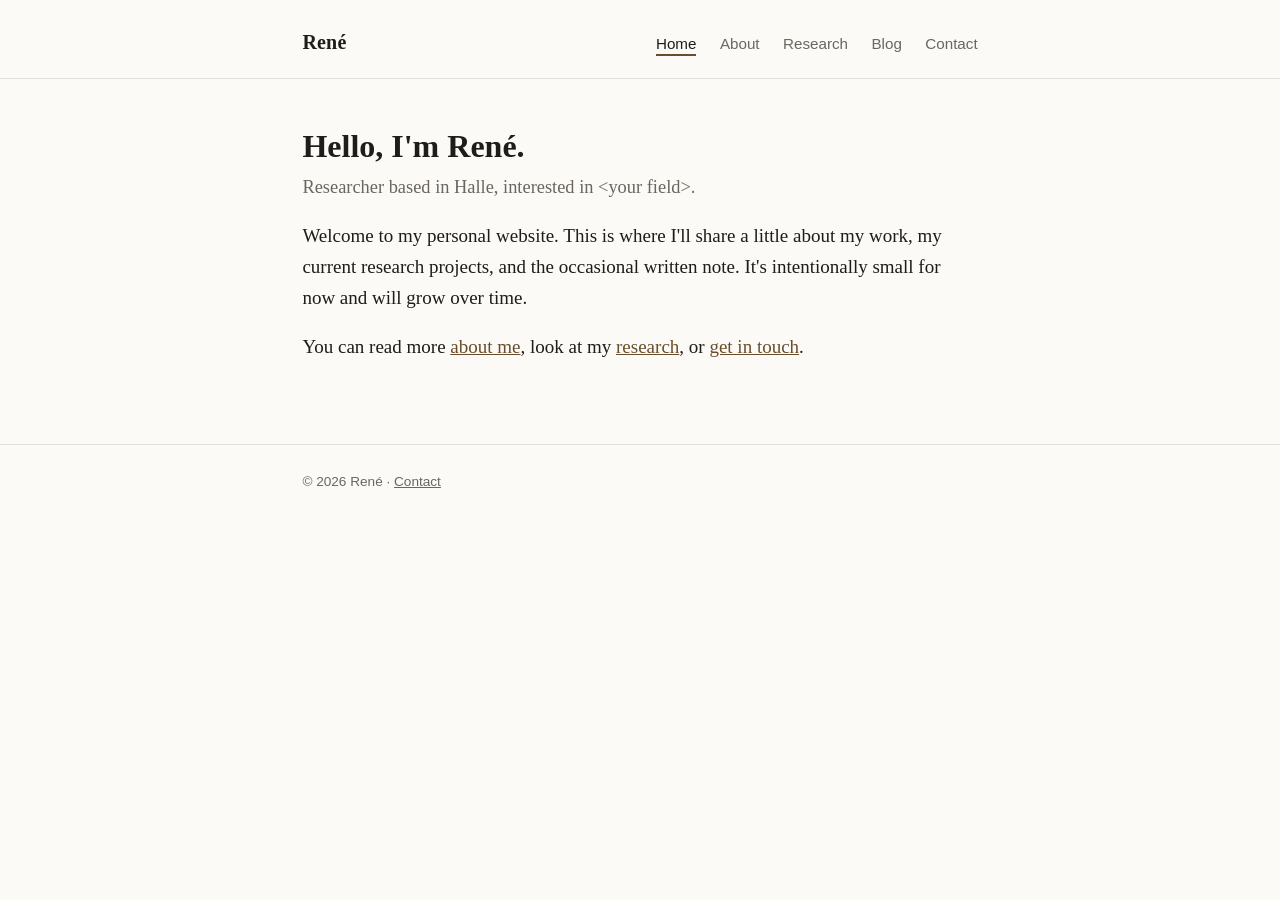
==== index.html @ 30fd055c "Add files via upload" ====
<!DOCTYPE html>
<html lang="en">
<head>
  <meta charset="utf-8">
  <meta name="viewport" content="width=device-width, initial-scale=1">
  <title>René — Personal Website</title>
  <meta name="description" content="Personal website of René.">
  <link rel="stylesheet" href="style.css">
</head>
<body>
  <header class="site-header">
    <div class="wrap">
      <p class="site-title"><a href="index.html">René</a></p>
      <nav class="site-nav">
        <a href="index.html" class="active">Home</a>
        <a href="about.html">About</a>
        <a href="research.html">Research</a>
        <a href="blog.html">Blog</a>
        <a href="contact.html">Contact</a>
      </nav>
    </div>
  </header>

  <main>
    <div class="wrap">
      <h1>Hello, I'm René.</h1>
      <p class="lede">
        <!-- One short sentence about who you are. Replace this. -->
        Researcher based in Halle, interested in &lt;your field&gt;.
      </p>

      <p>
        <!-- Two or three sentences of introduction. Keep it brief. -->
        Welcome to my personal website. This is where I'll share a little about
        my work, my current research projects, and the occasional written note.
        It's intentionally small for now and will grow over time.
      </p>

      <p>
        You can read more <a href="about.html">about me</a>, look at my
        <a href="research.html">research</a>, or
        <a href="contact.html">get in touch</a>.
      </p>
    </div>
  </main>

  <footer class="site-footer">
    <div class="wrap">
      © <span id="year">2026</span> René ·
      <a href="contact.html">Contact</a>
    </div>
  </footer>

  <script>document.getElementById("year").textContent = new Date().getFullYear();</script>
</body>
</html>
---- style.css ----
/* =========================================================
   Personal website — shared stylesheet
   Style: simple & academic (light, serif, text-oriented)
   Edit the values in :root to recolour / restyle everything.
   ========================================================= */

:root {
  --max-width: 720px;
  --color-bg: #fbfaf7;
  --color-text: #1f1d1a;
  --color-muted: #6b665e;
  --color-accent: #6a4e2b;       /* warm academic brown */
  --color-rule: #e4e0d8;
  --font-serif: Georgia, "Iowan Old Style", "Palatino Linotype", "Times New Roman", serif;
  --font-sans: -apple-system, BlinkMacSystemFont, "Segoe UI", Helvetica, Arial, sans-serif;
}

* { box-sizing: border-box; }

html { -webkit-text-size-adjust: 100%; }

body {
  margin: 0;
  background: var(--color-bg);
  color: var(--color-text);
  font-family: var(--font-serif);
  font-size: 19px;
  line-height: 1.65;
  text-rendering: optimizeLegibility;
}

.wrap {
  max-width: var(--max-width);
  margin: 0 auto;
  padding: 0 1.4rem;
}

/* ---------- Header / navigation ---------- */
.site-header {
  border-bottom: 1px solid var(--color-rule);
  margin-bottom: 3rem;
}

.site-header .wrap {
  display: flex;
  flex-wrap: wrap;
  align-items: baseline;
  justify-content: space-between;
  gap: 0.6rem 1.5rem;
  padding-top: 1.6rem;
  padding-bottom: 1.2rem;
}

.site-title {
  font-size: 1.25rem;
  font-weight: 700;
  letter-spacing: 0.01em;
  margin: 0;
}

.site-title a { color: var(--color-text); text-decoration: none; }
.site-title a:hover { color: var(--color-accent); }

.site-nav {
  font-family: var(--font-sans);
  font-size: 0.95rem;
}

.site-nav a {
  color: var(--color-muted);
  text-decoration: none;
  margin-left: 1.2rem;
}

.site-nav a:first-child { margin-left: 0; }
.site-nav a:hover { color: var(--color-accent); }
.site-nav a.active { color: var(--color-text); border-bottom: 2px solid var(--color-accent); padding-bottom: 2px; }

/* ---------- Main content ---------- */
main { padding-bottom: 4rem; }

h1 {
  font-size: 2rem;
  line-height: 1.2;
  margin: 0 0 0.4rem;
}

.lede {
  color: var(--color-muted);
  font-size: 1.15rem;
  margin-top: 0;
}

h2 {
  font-size: 1.35rem;
  margin: 2.4rem 0 0.6rem;
}

a { color: var(--color-accent); }

p { margin: 0 0 1.1rem; }

ul { padding-left: 1.2rem; }
li { margin-bottom: 0.4rem; }

hr {
  border: none;
  border-top: 1px solid var(--color-rule);
  margin: 2.5rem 0;
}

.muted { color: var(--color-muted); }

.placeholder {
  color: var(--color-muted);
  font-style: italic;
  background: #f3f1ec;
  border-left: 3px solid var(--color-rule);
  padding: 0.8rem 1.1rem;
  border-radius: 0 4px 4px 0;
}

/* ---------- Footer ---------- */
.site-footer {
  border-top: 1px solid var(--color-rule);
  font-family: var(--font-sans);
  font-size: 0.85rem;
  color: var(--color-muted);
  padding: 1.6rem 0 2.4rem;
}

.site-footer a { color: var(--color-muted); }

/* ---------- Small screens ---------- */
@media (max-width: 540px) {
  body { font-size: 18px; }
  .site-header .wrap { flex-direction: column; align-items: flex-start; }
  .site-nav a { margin-left: 0; margin-right: 1.1rem; }
  h1 { font-size: 1.7rem; }
}
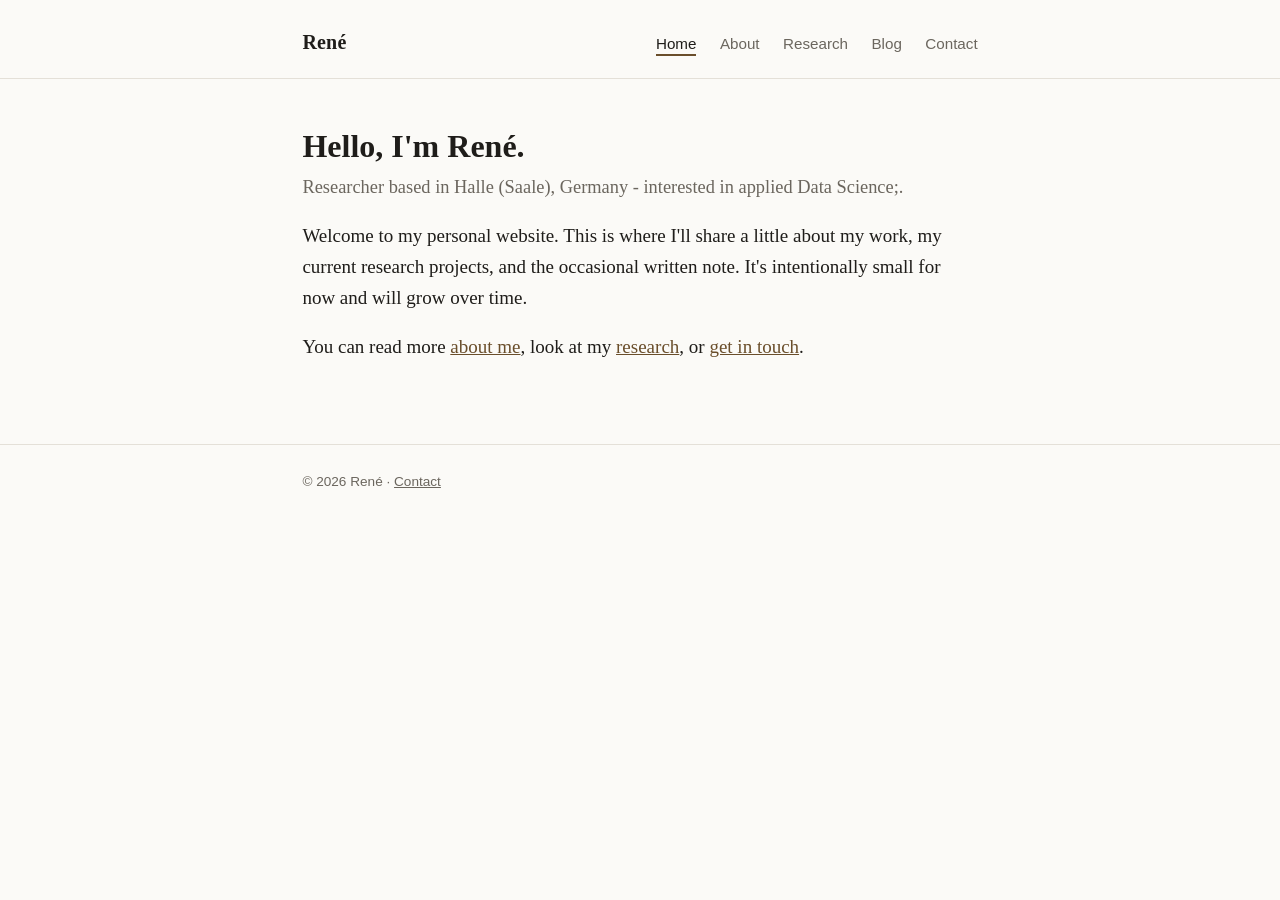
==== commit 1b9e692e: "Update index.html" ====
--- a/index.html
+++ b/index.html
@@ -26,7 +26,7 @@
       <h1>Hello, I'm René.</h1>
       <p class="lede">
         <!-- One short sentence about who you are. Replace this. -->
-        Researcher based in Halle, interested in &lt;your field&gt;.
+        Researcher based in Halle (Saale),  Germany - interested in applied Data Science;.
       </p>
 
       <p>
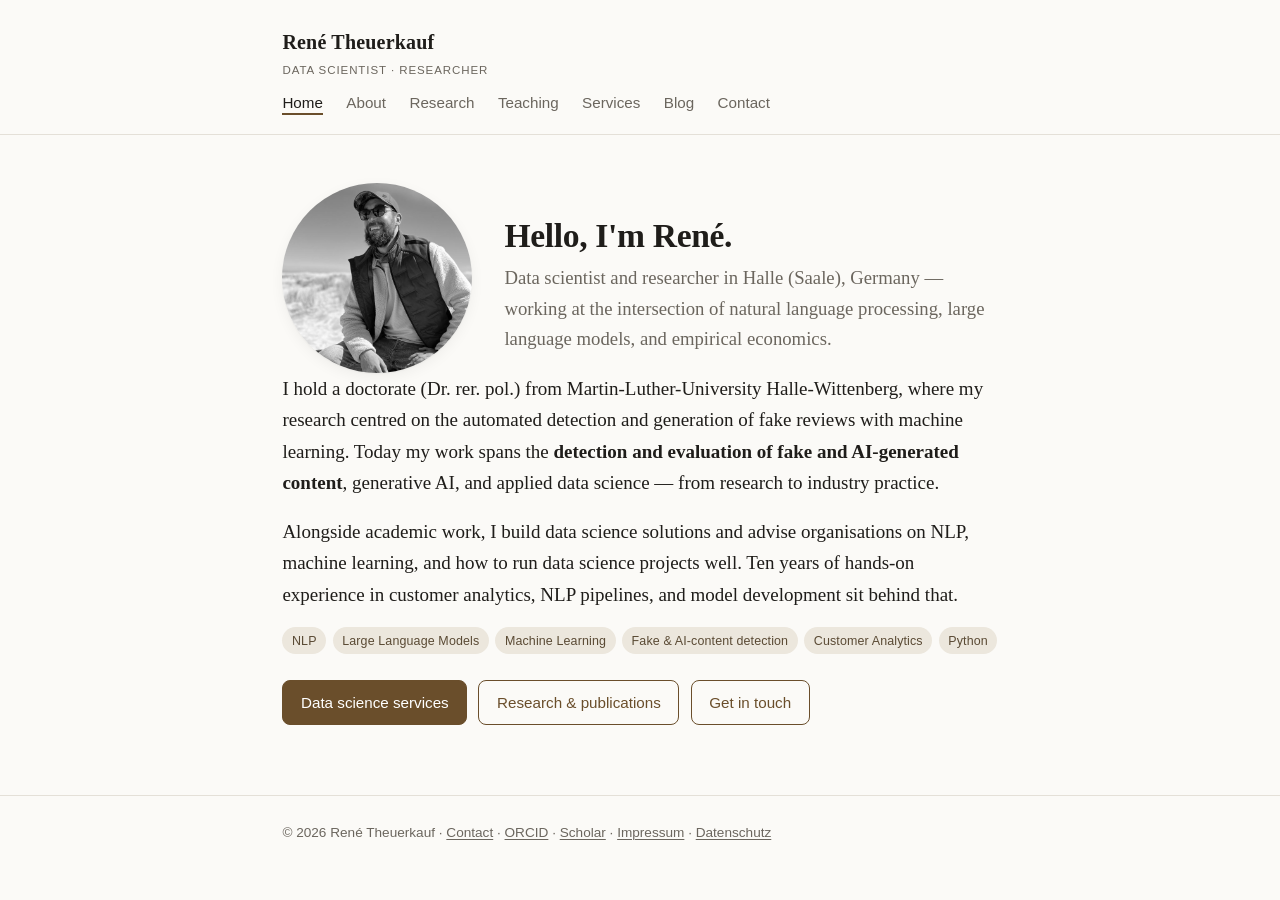
==== commit 999e5a5e: "Add files via upload" ====
--- a/index.html
+++ b/index.html
@@ -3,18 +3,21 @@
 <head>
   <meta charset="utf-8">
   <meta name="viewport" content="width=device-width, initial-scale=1">
-  <title>René — Personal Website</title>
-  <meta name="description" content="Personal website of René.">
+  <title>René Theuerkauf — Data Scientist &amp; Researcher</title>
+  <meta name="description" content="René Theuerkauf — data scientist and researcher in Halle (Saale), Germany. NLP, large language models, and the detection of fake and AI-generated content. Data science consulting for research and industry.">
   <link rel="stylesheet" href="style.css">
+  <link rel="icon" href="favicon.svg" type="image/svg+xml">
 </head>
 <body>
   <header class="site-header">
     <div class="wrap">
-      <p class="site-title"><a href="index.html">René</a></p>
+      <p class="site-title"><a href="index.html">René Theuerkauf<span class="role">Data Scientist · Researcher</span></a></p>
       <nav class="site-nav">
         <a href="index.html" class="active">Home</a>
         <a href="about.html">About</a>
         <a href="research.html">Research</a>
+        <a href="teaching.html">Teaching</a>
+        <a href="services.html">Services</a>
         <a href="blog.html">Blog</a>
         <a href="contact.html">Contact</a>
       </nav>
@@ -23,31 +26,62 @@
 
   <main>
     <div class="wrap">
-      <h1>Hello, I'm René.</h1>
-      <p class="lede">
-        <!-- One short sentence about who you are. Replace this. -->
-        Researcher based in Halle (Saale),  Germany - interested in applied Data Science;.
+      <div class="hero">
+        <figure class="portrait-figure">
+          <img class="portrait" src="images/rene-portrait.jpg"
+               alt="Portrait of René Theuerkauf" width="190" height="190">
+        </figure>
+        <div class="hero-text">
+          <h1>Hello, I'm René.</h1>
+          <p class="lede">
+            Data scientist and researcher in Halle (Saale), Germany — working at the
+            intersection of natural language processing, large language models, and
+            empirical economics.
+          </p>
+        </div>
+      </div>
+
+      <p>
+        I hold a doctorate (Dr. rer. pol.) from Martin-Luther-University
+        Halle-Wittenberg, where my research centred on the automated detection
+        and generation of fake reviews with machine learning. Today my work spans
+        the <strong>detection and evaluation of fake and AI-generated content</strong>,
+        generative AI, and applied data science — from research to industry
+        practice.
       </p>
 
       <p>
-        <!-- Two or three sentences of introduction. Keep it brief. -->
-        Welcome to my personal website. This is where I'll share a little about
-        my work, my current research projects, and the occasional written note.
-        It's intentionally small for now and will grow over time.
+        Alongside academic work, I build data science solutions and advise
+        organisations on NLP, machine learning, and how to run data science
+        projects well. Ten years of hands-on experience in customer analytics,
+        NLP pipelines, and model development sit behind that.
       </p>
 
-      <p>
-        You can read more <a href="about.html">about me</a>, look at my
-        <a href="research.html">research</a>, or
-        <a href="contact.html">get in touch</a>.
-      </p>
+      <ul class="tags" aria-label="Focus areas">
+        <li>NLP</li>
+        <li>Large Language Models</li>
+        <li>Machine Learning</li>
+        <li>Fake &amp; AI-content detection</li>
+        <li>Customer Analytics</li>
+        <li>Python</li>
+      </ul>
+
+      <div class="actions">
+        <a class="btn" href="services.html">Data science services</a>
+        <a class="btn secondary" href="research.html">Research &amp; publications</a>
+        <a class="btn secondary" href="contact.html">Get in touch</a>
+      </div>
     </div>
   </main>
 
   <footer class="site-footer">
     <div class="wrap">
-      © <span id="year">2026</span> René ·
-      <a href="contact.html">Contact</a>
+      © <span id="year">2026</span> René Theuerkauf ·
+      <a href="contact.html">Contact</a> ·
+      <a href="https://orcid.org/0000-0003-4208-4874" rel="me noopener" target="_blank">ORCID</a> ·
+      <a href="https://scholar.google.com/citations?user=UA4HU9OIRiUC&amp;hl=de" target="_blank" rel="noopener">Scholar</a> ·
+      <a href="impressum.html">Impressum</a> ·
+      <a href="datenschutz.html">Datenschutz</a>
     </div>
   </footer>
 
--- a/style.css
+++ b/style.css
@@ -1,23 +1,45 @@
 /* =========================================================
-   Personal website — shared stylesheet
-   Style: simple & academic (light, serif, text-oriented)
+   René Theuerkauf — personal website · shared stylesheet
+   Style: clean & academic (serif text, restrained accents).
    Edit the values in :root to recolour / restyle everything.
+   Light + dark themes supported via prefers-color-scheme.
    ========================================================= */
 
 :root {
-  --max-width: 720px;
+  --max-width: 760px;
   --color-bg: #fbfaf7;
+  --color-surface: #f3f1ec;
   --color-text: #1f1d1a;
   --color-muted: #6b665e;
   --color-accent: #6a4e2b;       /* warm academic brown */
+  --color-accent-strong: #513a1e;
   --color-rule: #e4e0d8;
+  --color-tag-bg: #ece7dd;
+  --color-tag-text: #5a4a34;
   --font-serif: Georgia, "Iowan Old Style", "Palatino Linotype", "Times New Roman", serif;
   --font-sans: -apple-system, BlinkMacSystemFont, "Segoe UI", Helvetica, Arial, sans-serif;
+  --radius: 8px;
+  --shadow: 0 1px 2px rgba(0,0,0,0.04), 0 4px 14px rgba(0,0,0,0.05);
+}
+
+@media (prefers-color-scheme: dark) {
+  :root {
+    --color-bg: #171614;
+    --color-surface: #201e1a;
+    --color-text: #ece9e3;
+    --color-muted: #a49d92;
+    --color-accent: #cba36a;
+    --color-accent-strong: #e0bd8a;
+    --color-rule: #34302a;
+    --color-tag-bg: #2a2620;
+    --color-tag-text: #cbb996;
+    --shadow: 0 1px 2px rgba(0,0,0,0.3), 0 4px 14px rgba(0,0,0,0.4);
+  }
 }
 
 * { box-sizing: border-box; }
 
-html { -webkit-text-size-adjust: 100%; }
+html { -webkit-text-size-adjust: 100%; scroll-behavior: smooth; }
 
 body {
   margin: 0;
@@ -27,6 +49,7 @@
   font-size: 19px;
   line-height: 1.65;
   text-rendering: optimizeLegibility;
+  -webkit-font-smoothing: antialiased;
 }
 
 .wrap {
@@ -39,6 +62,7 @@
 .site-header {
   border-bottom: 1px solid var(--color-rule);
   margin-bottom: 3rem;
+  background: var(--color-bg);
 }
 
 .site-header .wrap {
@@ -60,6 +84,16 @@
 
 .site-title a { color: var(--color-text); text-decoration: none; }
 .site-title a:hover { color: var(--color-accent); }
+.site-title .role {
+  display: block;
+  font-family: var(--font-sans);
+  font-size: 0.72rem;
+  font-weight: 500;
+  letter-spacing: 0.08em;
+  text-transform: uppercase;
+  color: var(--color-muted);
+  margin-top: 0.15rem;
+}
 
 .site-nav {
   font-family: var(--font-sans);
@@ -70,33 +104,46 @@
   color: var(--color-muted);
   text-decoration: none;
   margin-left: 1.2rem;
+  white-space: nowrap;
 }
 
 .site-nav a:first-child { margin-left: 0; }
 .site-nav a:hover { color: var(--color-accent); }
-.site-nav a.active { color: var(--color-text); border-bottom: 2px solid var(--color-accent); padding-bottom: 2px; }
+.site-nav a.active {
+  color: var(--color-text);
+  border-bottom: 2px solid var(--color-accent);
+  padding-bottom: 2px;
+}
 
 /* ---------- Main content ---------- */
 main { padding-bottom: 4rem; }
 
 h1 {
-  font-size: 2rem;
+  font-size: 2.1rem;
   line-height: 1.2;
   margin: 0 0 0.4rem;
+  letter-spacing: -0.01em;
 }
 
 .lede {
   color: var(--color-muted);
-  font-size: 1.15rem;
+  font-size: 1.17rem;
   margin-top: 0;
 }
 
 h2 {
-  font-size: 1.35rem;
-  margin: 2.4rem 0 0.6rem;
-}
-
-a { color: var(--color-accent); }
+  font-size: 1.4rem;
+  margin: 2.6rem 0 0.7rem;
+  letter-spacing: -0.005em;
+}
+
+h3 {
+  font-size: 1.08rem;
+  margin: 1.6rem 0 0.3rem;
+}
+
+a { color: var(--color-accent); text-decoration-thickness: 1px; text-underline-offset: 2px; }
+a:hover { color: var(--color-accent-strong); }
 
 p { margin: 0 0 1.1rem; }
 
@@ -110,16 +157,167 @@
 }
 
 .muted { color: var(--color-muted); }
+.center { text-align: center; }
 
 .placeholder {
   color: var(--color-muted);
   font-style: italic;
-  background: #f3f1ec;
+  background: var(--color-surface);
   border-left: 3px solid var(--color-rule);
   padding: 0.8rem 1.1rem;
   border-radius: 0 4px 4px 0;
 }
 
+/* ---------- Buttons ---------- */
+.actions { display: flex; flex-wrap: wrap; gap: 0.7rem; margin: 1.6rem 0 0.4rem; }
+
+.btn {
+  font-family: var(--font-sans);
+  font-size: 0.95rem;
+  font-weight: 500;
+  text-decoration: none;
+  padding: 0.55rem 1.1rem;
+  border-radius: var(--radius);
+  border: 1px solid var(--color-accent);
+  color: #fff;
+  background: var(--color-accent);
+  transition: background 0.15s, color 0.15s;
+}
+.btn:hover { background: var(--color-accent-strong); border-color: var(--color-accent-strong); color: #fff; }
+
+.btn.secondary { background: transparent; color: var(--color-accent); }
+.btn.secondary:hover { background: var(--color-surface); color: var(--color-accent-strong); }
+
+/* ---------- Tags / badges ---------- */
+.tags { list-style: none; padding: 0; margin: 0.6rem 0 0; display: flex; flex-wrap: wrap; gap: 0.4rem; }
+.tags li {
+  font-family: var(--font-sans);
+  font-size: 0.78rem;
+  letter-spacing: 0.01em;
+  background: var(--color-tag-bg);
+  color: var(--color-tag-text);
+  padding: 0.2rem 0.6rem;
+  border-radius: 999px;
+  margin: 0;
+}
+
+/* ---------- Cards ---------- */
+.cards {
+  display: grid;
+  grid-template-columns: repeat(auto-fit, minmax(220px, 1fr));
+  gap: 1rem;
+  margin: 1.4rem 0 0.6rem;
+}
+
+.card {
+  background: var(--color-surface);
+  border: 1px solid var(--color-rule);
+  border-radius: var(--radius);
+  padding: 1.1rem 1.2rem;
+  box-shadow: var(--shadow);
+  min-width: 0;
+  overflow-wrap: break-word;
+  word-break: break-word;
+}
+.card p { overflow-wrap: anywhere; }
+.card h3 { margin-top: 0; }
+.card p:last-child { margin-bottom: 0; }
+.card .card-lead {
+  font-family: var(--font-sans);
+  font-size: 0.82rem;
+  letter-spacing: 0.06em;
+  text-transform: uppercase;
+  color: var(--color-accent);
+  margin: 0 0 0.3rem;
+}
+
+/* ---------- Timeline (experience / education) ---------- */
+.timeline { list-style: none; padding: 0; margin: 1rem 0 0; }
+.timeline > li {
+  position: relative;
+  padding: 0 0 1.5rem 1.4rem;
+  border-left: 2px solid var(--color-rule);
+  margin: 0;
+}
+.timeline > li:last-child { padding-bottom: 0; }
+.timeline > li::before {
+  content: "";
+  position: absolute;
+  left: -6px;
+  top: 0.5rem;
+  width: 10px;
+  height: 10px;
+  border-radius: 50%;
+  background: var(--color-accent);
+}
+.timeline .when {
+  font-family: var(--font-sans);
+  font-size: 0.8rem;
+  letter-spacing: 0.02em;
+  color: var(--color-muted);
+  display: block;
+}
+.timeline .what { font-weight: 700; }
+.timeline .where { color: var(--color-muted); }
+.timeline .detail { margin: 0.3rem 0 0; font-size: 0.95rem; }
+
+/* ---------- Publication list ---------- */
+.pubs { list-style: none; padding: 0; margin: 1rem 0 0; }
+.pubs > li {
+  padding: 0.9rem 0;
+  border-bottom: 1px solid var(--color-rule);
+  margin: 0;
+}
+.pubs > li:last-child { border-bottom: none; }
+.pubs .year {
+  font-family: var(--font-sans);
+  font-weight: 700;
+  font-size: 0.82rem;
+  color: var(--color-accent);
+  letter-spacing: 0.03em;
+}
+.pubs .venue { color: var(--color-muted); font-style: italic; }
+.pubs .title { font-weight: 600; }
+
+/* ---------- Definition-style rows (languages, facts) ---------- */
+.facts { display: grid; grid-template-columns: max-content 1fr; gap: 0.35rem 1.2rem; margin: 0.8rem 0 0; font-size: 0.98rem; }
+.facts dt { font-family: var(--font-sans); font-size: 0.85rem; color: var(--color-muted); letter-spacing: 0.02em; }
+.facts dd { margin: 0; }
+
+/* ---------- Portrait ---------- */
+.portrait-figure { margin: 0 0 1.8rem; }
+.portrait {
+  display: block;
+  width: 240px;
+  height: 240px;
+  max-width: 100%;
+  border-radius: 50%;
+  object-fit: cover;
+  box-shadow: var(--shadow);
+}
+.portrait-figure figcaption {
+  font-family: var(--font-sans);
+  font-size: 0.8rem;
+  color: var(--color-muted);
+  margin-top: 0.5rem;
+}
+
+/* Home hero: portrait beside intro on wide screens */
+.hero { display: flex; flex-wrap: wrap-reverse; align-items: flex-start; gap: 1.6rem 2rem; }
+.hero .hero-text { flex: 1 1 300px; min-width: 260px; }
+.hero .portrait-figure { flex: 0 0 auto; margin: 0; }
+.hero .portrait { width: 190px; height: 190px; }
+
+/* ---------- Callout ---------- */
+.callout {
+  background: var(--color-surface);
+  border: 1px solid var(--color-rule);
+  border-radius: var(--radius);
+  padding: 1.2rem 1.3rem;
+  margin: 1.8rem 0;
+}
+.callout p:last-child { margin-bottom: 0; }
+
 /* ---------- Footer ---------- */
 .site-footer {
   border-top: 1px solid var(--color-rule);
@@ -128,13 +326,14 @@
   color: var(--color-muted);
   padding: 1.6rem 0 2.4rem;
 }
-
 .site-footer a { color: var(--color-muted); }
+.site-footer a:hover { color: var(--color-accent); }
 
 /* ---------- Small screens ---------- */
 @media (max-width: 540px) {
   body { font-size: 18px; }
   .site-header .wrap { flex-direction: column; align-items: flex-start; }
-  .site-nav a { margin-left: 0; margin-right: 1.1rem; }
-  h1 { font-size: 1.7rem; }
-}
+  .site-nav { margin-top: 0.2rem; }
+  .site-nav a { margin-left: 0; margin-right: 1.1rem; display: inline-block; }
+  h1 { font-size: 1.8rem; }
+}
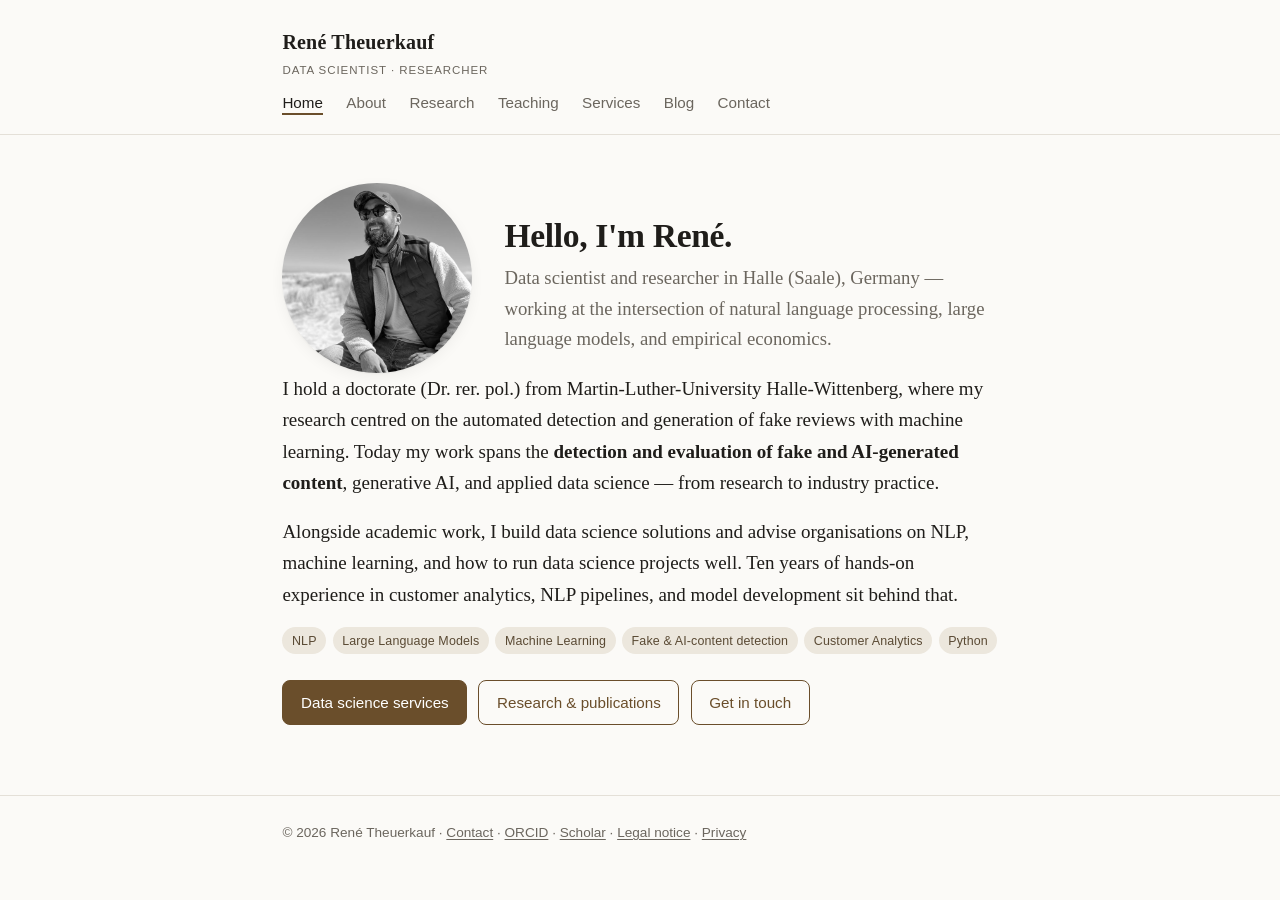
==== commit 456ce299: "Add files via upload" ====
--- a/index.html
+++ b/index.html
@@ -7,6 +7,69 @@
   <meta name="description" content="René Theuerkauf — data scientist and researcher in Halle (Saale), Germany. NLP, large language models, and the detection of fake and AI-generated content. Data science consulting for research and industry.">
   <link rel="stylesheet" href="style.css">
   <link rel="icon" href="favicon.svg" type="image/svg+xml">
+  <link rel="canonical" href="https://theuerkauf.me/">
+  <meta property="og:type" content="website">
+  <meta property="og:site_name" content="René Theuerkauf">
+  <meta property="og:locale" content="en">
+  <meta property="og:title" content="René Theuerkauf — Data Scientist &amp; Researcher">
+  <meta property="og:description" content="Data scientist and researcher in Halle (Saale), Germany. NLP, large language models, and the detection of fake and AI-generated content. Data science consulting for research and industry.">
+  <meta property="og:url" content="https://theuerkauf.me/">
+  <meta property="og:image" content="https://theuerkauf.me/images/rene-portrait.jpg">
+  <meta name="twitter:card" content="summary">
+  <meta property="og:image:alt" content="Portrait of René Theuerkauf">
+  <meta property="og:image:width" content="600">
+  <meta property="og:image:height" content="600">
+  <meta name="twitter:image:alt" content="Portrait of René Theuerkauf">
+  <meta name="author" content="René Theuerkauf">
+  <meta name="robots" content="index, follow, max-image-preview:large">
+  <meta name="theme-color" content="#6a4e2b">
+  <link rel="apple-touch-icon" href="/apple-touch-icon.png">
+  <link rel="manifest" href="/site.webmanifest">
+  <script type="application/ld+json">
+  {
+    "@context": "https://schema.org",
+    "@graph": [
+      {
+        "@type": "Person",
+        "@id": "https://theuerkauf.me/#rene",
+        "name": "René Theuerkauf",
+        "url": "https://theuerkauf.me/",
+        "image": "https://theuerkauf.me/images/rene-portrait.jpg",
+        "jobTitle": "Data Scientist & Researcher",
+        "email": "mailto:info@theuerkauf.me",
+        "knowsLanguage": ["de", "en"],
+        "address": { "@type": "PostalAddress", "addressLocality": "Halle (Saale)", "addressCountry": "DE" },
+        "alumniOf": { "@type": "CollegeOrUniversity", "name": "Martin-Luther-University Halle-Wittenberg" },
+        "sameAs": [
+          "https://orcid.org/0000-0003-4208-4874",
+          "https://scholar.google.com/citations?user=UA4HU9OIRiUC&hl=de",
+          "https://www.linkedin.com/in/theuerkauf-rene"
+        ],
+        "knowsAbout": ["Data Science", "Natural Language Processing", "Large Language Models", "Machine Learning", "Fake review detection", "Generative AI", "Econometrics"]
+      },
+      {
+        "@type": "WebSite",
+        "@id": "https://theuerkauf.me/#website",
+        "url": "https://theuerkauf.me/",
+        "name": "René Theuerkauf",
+        "inLanguage": "en",
+        "publisher": { "@id": "https://theuerkauf.me/#rene" }
+      },
+      {
+        "@type": "ProfessionalService",
+        "@id": "https://theuerkauf.me/#service",
+        "name": "René Theuerkauf — Data Science Consulting",
+        "url": "https://theuerkauf.me/services.html",
+        "image": "https://theuerkauf.me/images/rene-portrait.jpg",
+        "provider": { "@id": "https://theuerkauf.me/#rene" },
+        "areaServed": "DACH",
+        "email": "mailto:info@theuerkauf.me",
+        "address": { "@type": "PostalAddress", "addressLocality": "Halle (Saale)", "addressCountry": "DE" },
+        "knowsAbout": ["NLP", "Machine Learning", "Large Language Models", "Data Engineering", "Fake content detection"]
+      }
+    ]
+  }
+  </script>
 </head>
 <body>
   <header class="site-header">
@@ -29,7 +92,8 @@
       <div class="hero">
         <figure class="portrait-figure">
           <img class="portrait" src="images/rene-portrait.jpg"
-               alt="Portrait of René Theuerkauf" width="190" height="190">
+               alt="Portrait of René Theuerkauf" width="190" height="190"
+               fetchpriority="high" decoding="async">
         </figure>
         <div class="hero-text">
           <h1>Hello, I'm René.</h1>
@@ -80,8 +144,8 @@
       <a href="contact.html">Contact</a> ·
       <a href="https://orcid.org/0000-0003-4208-4874" rel="me noopener" target="_blank">ORCID</a> ·
       <a href="https://scholar.google.com/citations?user=UA4HU9OIRiUC&amp;hl=de" target="_blank" rel="noopener">Scholar</a> ·
-      <a href="impressum.html">Impressum</a> ·
-      <a href="datenschutz.html">Datenschutz</a>
+      <a href="impressum.html">Legal notice</a> ·
+      <a href="datenschutz.html">Privacy</a>
     </div>
   </footer>
 
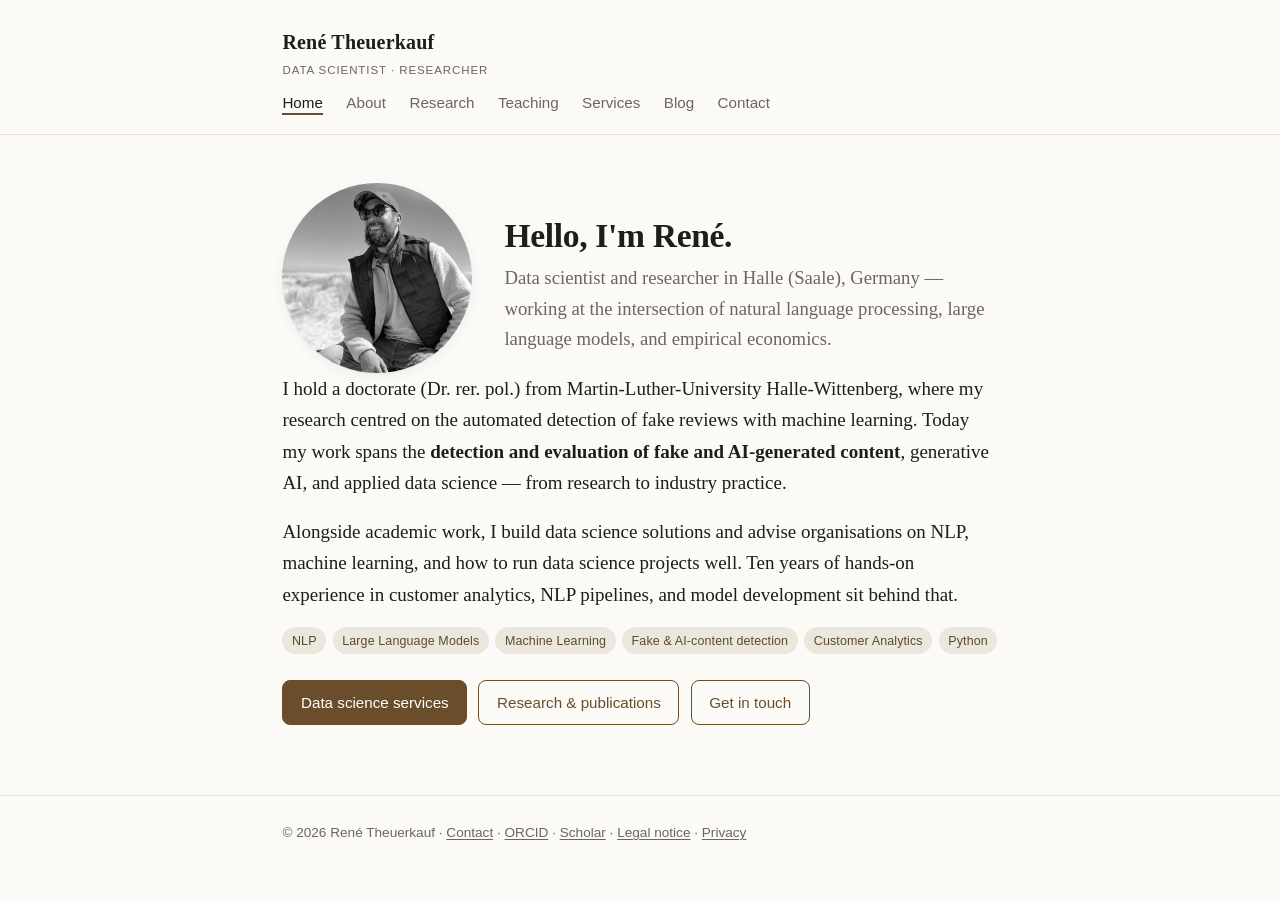
==== commit 716b2dd7: "correct information teaching & vita" ====
--- a/index.html
+++ b/index.html
@@ -108,7 +108,7 @@
       <p>
         I hold a doctorate (Dr. rer. pol.) from Martin-Luther-University
         Halle-Wittenberg, where my research centred on the automated detection
-        and generation of fake reviews with machine learning. Today my work spans
+        of fake reviews with machine learning. Today my work spans
         the <strong>detection and evaluation of fake and AI-generated content</strong>,
         generative AI, and applied data science — from research to industry
         practice.
